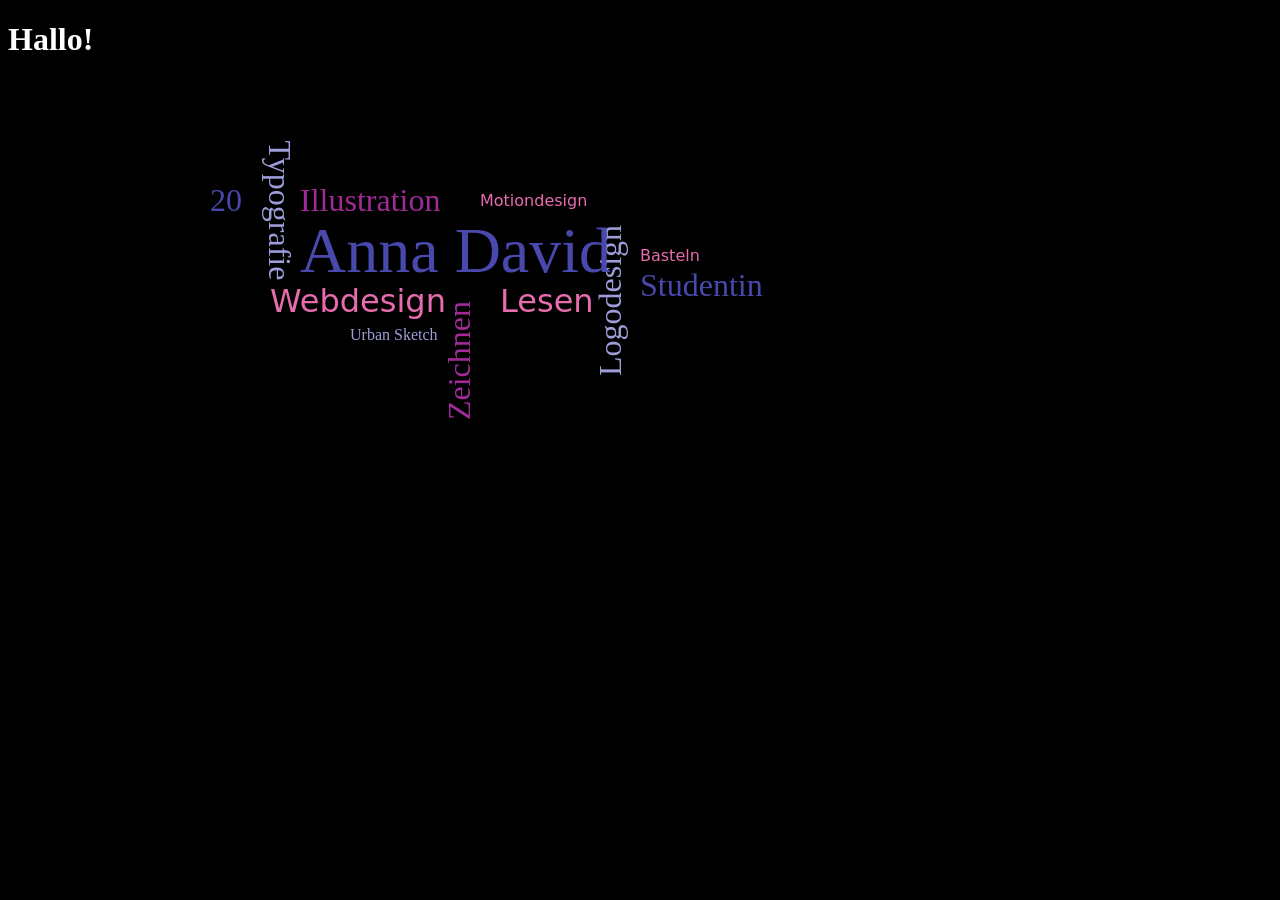
==== index.html @ 6a9d0fd5 "Update and rename Übung_tagcloud.html to index.html" ====
<!doctype html>
<html>
<head>
<meta charset="utf-8">
<title>index</title>
	<link rel="stylesheet" href="style.css">
</head>

<body>
	<h1>Hallo!
	</h1>
	<p class="c3 fs2 rot1" id="w2">Typografie</p>
	<p class="c3 fs2 rot2" id="w5">Logodesign</p>
	<p class="c1 fs2 ff2" id="w3">Webdesign</p>
	<p class="c1 fs2 ff2" id="w10">Lesen</p>
	<p class="c1 fs1 ff2" id="w6">Basteln</p>
	<p class="c1 fs1 ff2" id="w11">Motiondesign</p>
	<p class="c2 fs3 ff1" id="w1">Anna David</p>
	<p class="c4 fs2" id="w4">Illustration</p>
	<p class="c3 fs1" id="w12">Urban Sketch</p>
	<p class="c4 fs2 rot3" id="w9">Zeichnen</p>
	<p class="c2 fs2" id="w7">Studentin</p>
	<p class="c2 fs2" id="w8">20</p>

</body>
</html>
---- style.css ----
@charset "utf-8";
body {
  background-color: black;
  color: white;
}

p {
    list-style: none; 
    position: absolute;}
.c1 {
    color: #E76CAD; }
.c2 {
    color: #4848AD;}
.c3 {
	color: #9D9DD9;}
.c4 {
	color: #A02B97;}
.fs1 {
    font-size: 1em;
}
.fs2 {
    font-size: 2em;
}
.fs3 {
    font-size: 4em;
}
.ff1 {font-family:Impact, Haettenschweiler, "Franklin Gothic Bold", "Arial Black", "sans-serif"}
.ff2 {font-family:"Lucida Grande", "Lucida Sans Unicode", "Lucida Sans", "DejaVu Sans", Verdana, "sans-serif"}

.rot1 {transform: rotate(90deg);}
.rot2 {transform: rotate(270deg);}
.rot3 {transform: rotate(270deg);}

#w1 {top: 150px; left: 300px;}
#w2 {top: 160px; left: 210px;}
#w3 {top: 250px; left: 270px;}
#w4 {top: 150px; left: 300px;}
#w5 {top: 250px; left: 535px;}
#w6 {top: 230px; left: 640px;}
#w7 {top: 235px; left: 640px;}
#w8 {top: 150px; left: 210px;}
#w9 {top: 310px; left: 400px;}
#w10 {top: 250px; left: 500px;}
#w11 {top: 175px; left: 480px;}
#w12 {top: 310px; left: 350px;}
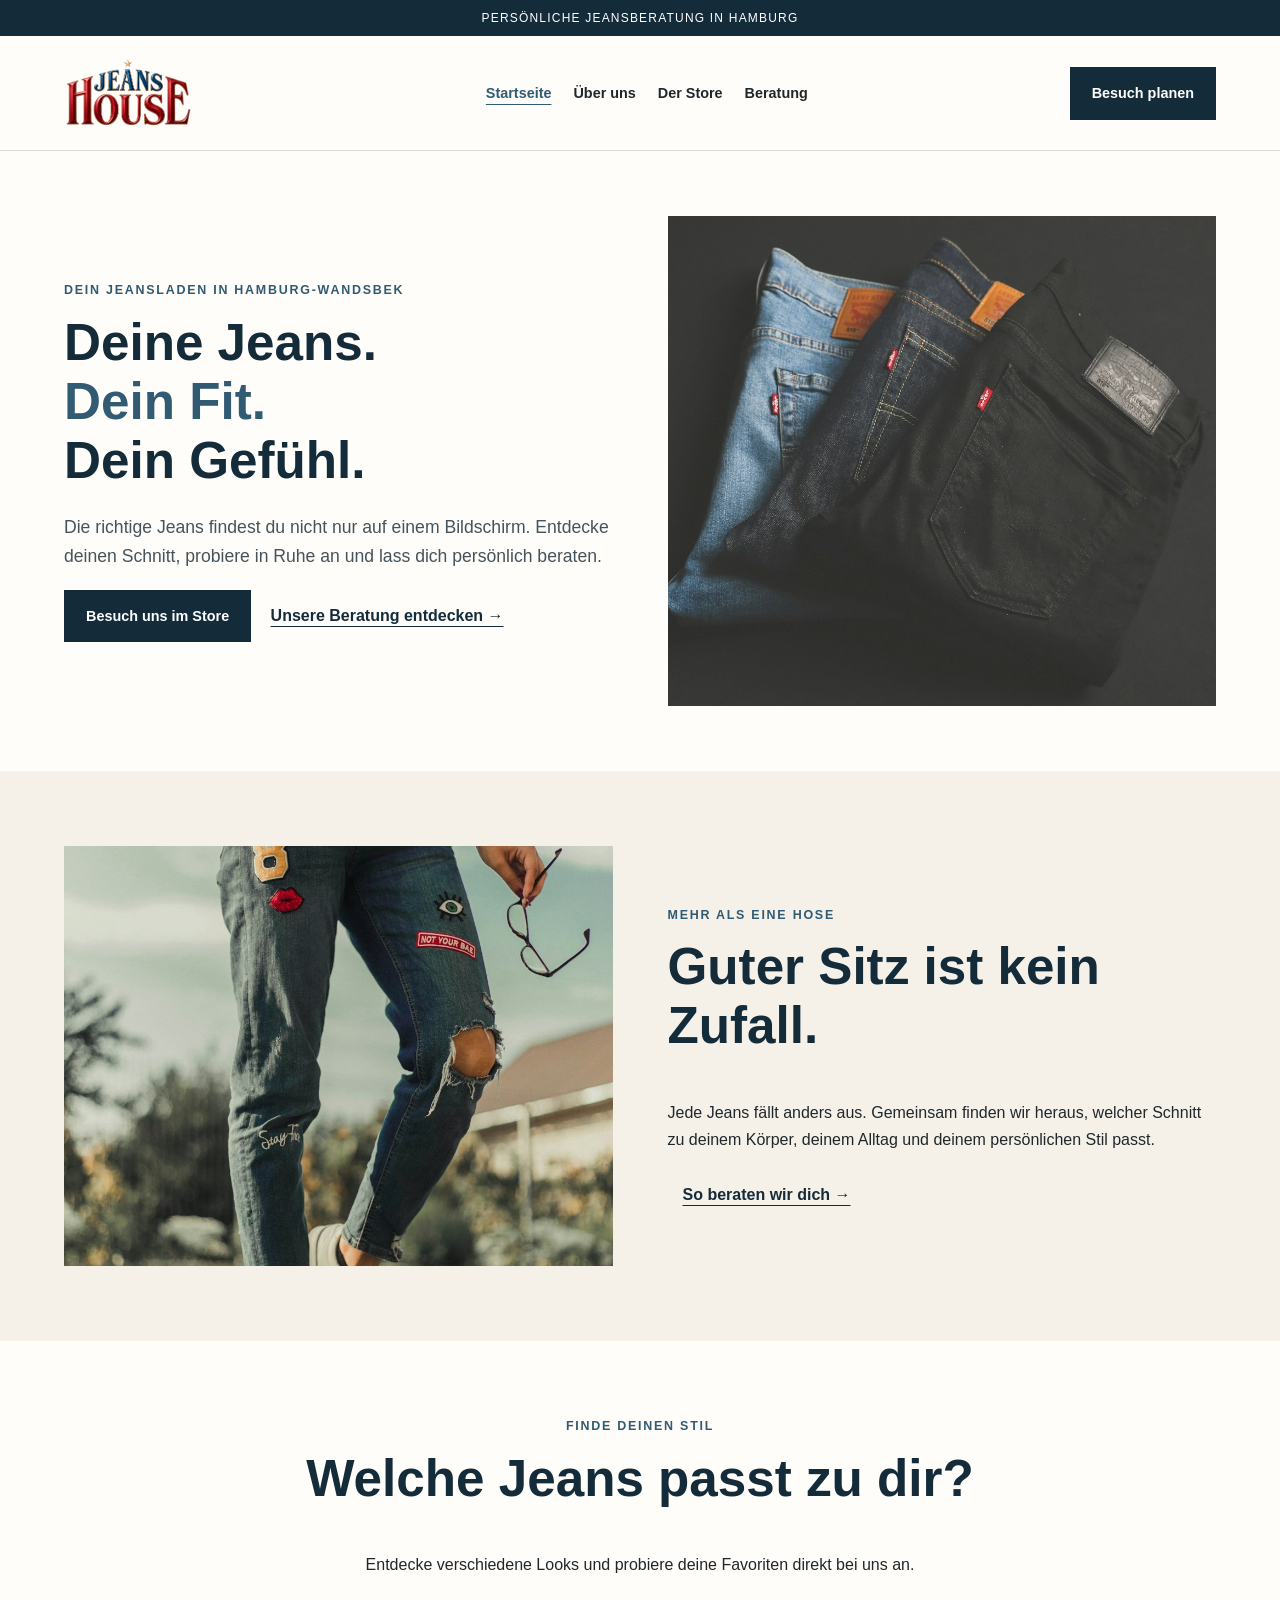
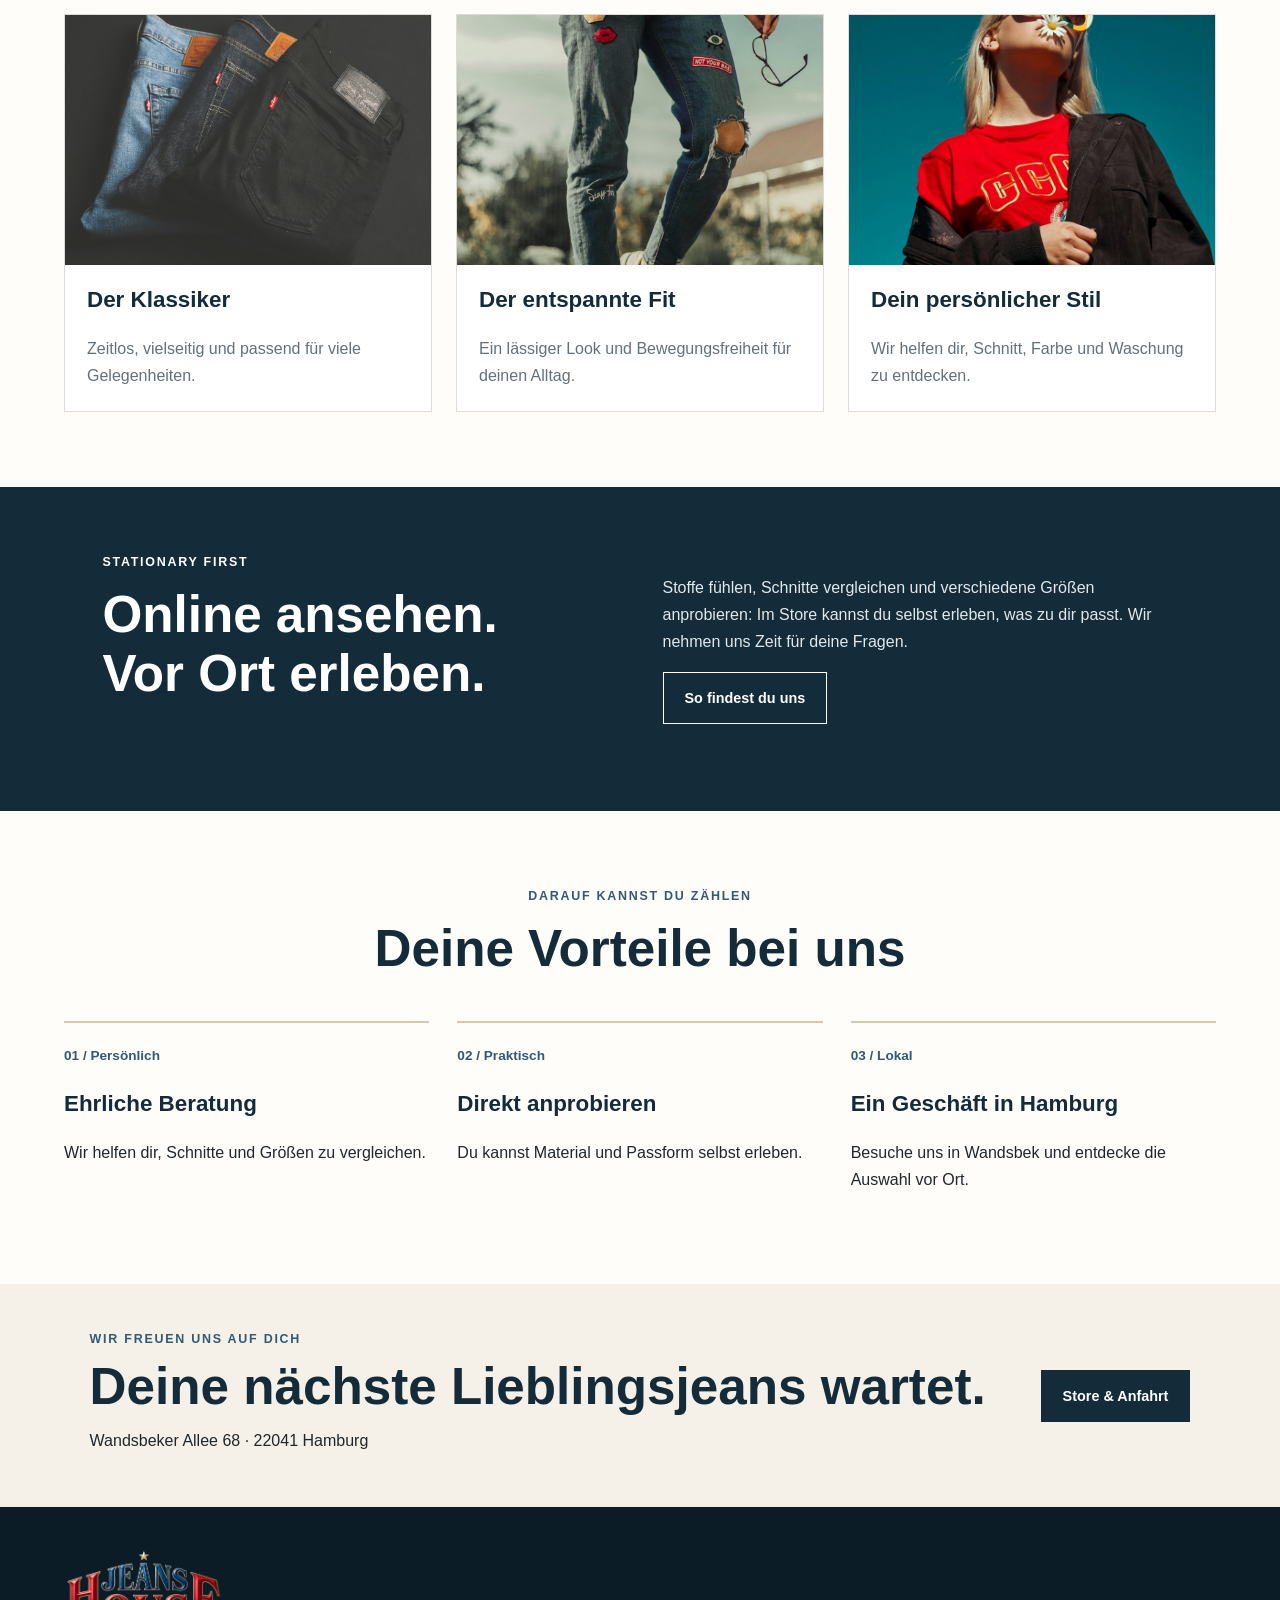
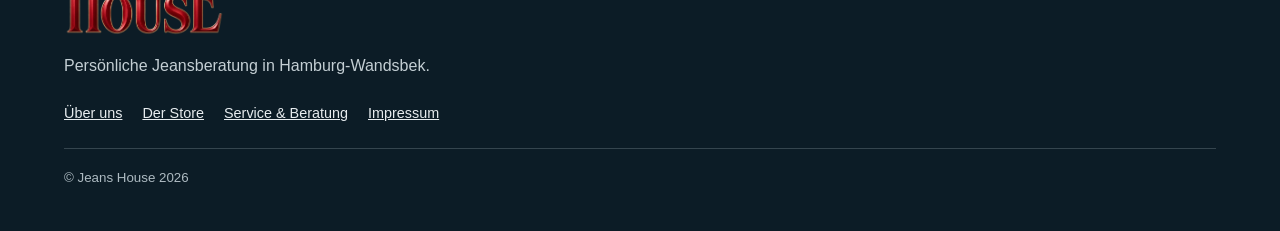
==== commit 8bf6b27a: "Add files via upload" ====
--- a/index.html
+++ b/index.html
@@ -1,26 +1,169 @@
-<!doctype html>
-<html>
+<!DOCTYPE html>
+<html lang="de">
 <head>
-<meta charset="utf-8">
-<title>index</title>
-	<link rel="stylesheet" href="style.css">
+  <meta charset="UTF-8">
+  <meta name="viewport" content="width=device-width, initial-scale=1.0">
+  <meta name="description" content="Entdecke deine perfekte Jeans bei Hamburg Jeans mit persönlicher Beratung vor Ort.">
+  <title>Hamburg Jeans – Deine Jeans. Dein Fit.</title>
+  <link rel="stylesheet" href="css/style.css">
 </head>
+<body>
 
-<body>
-	<h1>Hallo!
-	</h1>
-	<p class="c3 fs2 rot1" id="w2">Typografie</p>
-	<p class="c3 fs2 rot2" id="w5">Logodesign</p>
-	<p class="c1 fs2 ff2" id="w3">Webdesign</p>
-	<p class="c1 fs2 ff2" id="w10">Lesen</p>
-	<p class="c1 fs1 ff2" id="w6">Basteln</p>
-	<p class="c1 fs1 ff2" id="w11">Motiondesign</p>
-	<p class="c2 fs3 ff1" id="w1">Anna David</p>
-	<p class="c4 fs2" id="w4">Illustration</p>
-	<p class="c3 fs1" id="w12">Urban Sketch</p>
-	<p class="c4 fs2 rot3" id="w9">Zeichnen</p>
-	<p class="c2 fs2" id="w7">Studentin</p>
-	<p class="c2 fs2" id="w8">20</p>
+<div class="topbar">PERSÖNLICHE JEANSBERATUNG IN HAMBURG</div>
+
+<header class="site-header">
+  <a href="index.html" class="logo">
+  <img src="images/logo.png" alt="Hamburg Jeans"></a>
+  <nav aria-label="Hauptnavigation">
+    <a href="index.html" aria-current="page">Startseite</a>
+    <a href="ueber-uns.html">Über uns</a>
+    <a href="store.html">Der Store</a>
+    <a href="beratung.html">Beratung</a>
+  </nav>
+  <a class="button" href="store.html">Besuch planen</a>
+</header>
+
+<main>
+  <section class="hero">
+    <div class="hero-text">
+      <p class="eyebrow">Dein Jeansladen in Hamburg-Wandsbek</p>
+      <h1>Deine Jeans.<br><span>Dein Fit.</span><br>Dein Gefühl.</h1>
+      <p class="lead">
+        Die richtige Jeans findest du nicht nur auf einem Bildschirm.
+        Entdecke deinen Schnitt, probiere in Ruhe an und lass dich
+        persönlich beraten.
+      </p>
+      <a class="button" href="store.html">Besuch uns im Store</a>
+      <a class="text-button" href="beratung.html">Unsere Beratung entdecken →</a>
+    </div>
+    <div class="hero-image">
+      <img
+        src="images/3jeans.png"
+        alt="Blaue Jeans aus Denim">
+    </div>
+  </section>
+
+  <section class="section section-light">
+    <div class="two-columns reverse">
+      <div>
+        <p class="eyebrow">Mehr als eine Hose</p>
+        <h2>Guter Sitz ist kein Zufall.</h2>
+        <p>
+          Jede Jeans fällt anders aus. Gemeinsam finden wir heraus,
+          welcher Schnitt zu deinem Körper, deinem Alltag und deinem
+          persönlichen Stil passt.
+        </p>
+        <a class="text-button" href="beratung.html">So beraten wir dich →</a>
+      </div>
+      <img
+        class="section-image"
+        src="images/jeansmitzeichen.png"
+        alt="Jeansmode als Inspiration">
+    </div>
+  </section>
+
+  <section class="section">
+    <div class="section-heading">
+      <p class="eyebrow">Finde deinen Stil</p>
+      <h2>Welche Jeans passt zu dir?</h2>
+      <p>Entdecke verschiedene Looks und probiere deine Favoriten direkt bei uns an.</p>
+    </div>
+
+    <div class="cards">
+      <article class="card">
+        <img
+          src="images/3jeans.png"
+          alt="Klassischer Denim-Look">
+        <div class="card-content">
+          <h3>Der Klassiker</h3>
+          <p>Zeitlos, vielseitig und passend für viele Gelegenheiten.</p>
+        </div>
+      </article>
+
+      <article class="card">
+        <img
+          src="images/jeansmitzeichen.png"
+          alt="Lässiger Jeans-Look">
+        <div class="card-content">
+          <h3>Der entspannte Fit</h3>
+          <p>Ein lässiger Look und Bewegungsfreiheit für deinen Alltag.</p>
+        </div>
+      </article>
+
+      <article class="card">
+        <img
+          src="images/fraumitblume.png"
+          alt="Modische Inspiration für dein Outfit">
+        <div class="card-content">
+          <h3>Dein persönlicher Stil</h3>
+          <p>Wir helfen dir, Schnitt, Farbe und Waschung zu entdecken.</p>
+        </div>
+      </article>
+    </div>
+  </section>
+
+  <section class="dark-section">
+    <div>
+      <p class="eyebrow">Stationary first</p>
+      <h2>Online ansehen.<br>Vor Ort erleben.</h2>
+    </div>
+    <div>
+      <p>
+        Stoffe fühlen, Schnitte vergleichen und verschiedene Größen
+        anprobieren: Im Store kannst du selbst erleben, was zu dir passt.
+        Wir nehmen uns Zeit für deine Fragen.
+      </p>
+      <a class="button button-outline" href="store.html">So findest du uns</a>
+    </div>
+  </section>
+
+  <section class="section">
+    <div class="section-heading">
+      <p class="eyebrow">Darauf kannst du zählen</p>
+      <h2>Deine Vorteile bei uns</h2>
+    </div>
+    <div class="benefits">
+      <article>
+        <span>01 / Persönlich</span>
+        <h3>Ehrliche Beratung</h3>
+        <p>Wir helfen dir, Schnitte und Größen zu vergleichen.</p>
+      </article>
+      <article>
+        <span>02 / Praktisch</span>
+        <h3>Direkt anprobieren</h3>
+        <p>Du kannst Material und Passform selbst erleben.</p>
+      </article>
+      <article>
+        <span>03 / Lokal</span>
+        <h3>Ein Geschäft in Hamburg</h3>
+        <p>Besuche uns in Wandsbek und entdecke die Auswahl vor Ort.</p>
+      </article>
+    </div>
+  </section>
+
+  <section class="visit-banner">
+    <div>
+      <p class="eyebrow">Wir freuen uns auf dich</p>
+      <h2>Deine nächste Lieblingsjeans wartet.</h2>
+      <p>Wandsbeker Allee 68 · 22041 Hamburg</p>
+    </div>
+    <a class="button" href="store.html">Store &amp; Anfahrt</a>
+  </section>
+</main>
+
+<footer class="footer"> 
+<a class="logo logo-light" href="index.html">
+  <img src="images/logo.png" alt="Hamburg Jeans">
+</a>
+  <p>Persönliche Jeansberatung in Hamburg-Wandsbek.</p>
+  <div class="footer-links">
+    <a href="ueber-uns.html">Über uns</a>
+    <a href="store.html">Der Store</a>
+    <a href="beratung.html">Service &amp; Beratung</a>
+	<a href="store.html">Impressum</a>
+  </div>
+  <small>© Jeans House 2026</small>
+</footer>
 
 </body>
-</html>
+</html>
--- a/css/style.css
+++ b/css/style.css
@@ -0,0 +1,532 @@
+/* =========================
+   1. GRUNDLAGEN UND FARBEN
+   ========================= */
+
+:root 
+{
+  --navy: #142b3a;
+  --blue: #315a73;
+  --cream: #f5f1e9;
+  --white: #fffdf9;
+  --sand: #d8c8ae;
+  --text: #20272b;
+  --muted: #647078;
+  --line: #dedbd4;
+  --red: #ff0055;
+}
+
+@import url('https://fonts.googleapis.com/css2?family=Lato:wght@400;700&family=Oswald:wght@400;500;600;700&display=swap');
+
+* {
+  box-sizing: border-box;
+}
+
+html {
+  scroll-behavior: smooth;
+}
+
+body {
+  margin: 0;
+  background: var(--white);
+  color: var(--text);
+  font-family: 'Lato', sans-serif;
+  /*font-family: Arial, Helvetica, sans-serif;*/
+  line-height: 1.7;
+}
+
+img {
+  display: block;
+  width: 100%;
+  height: auto;
+}
+
+a {
+  color: inherit;
+}
+
+a:focus-visible {
+  outline: 3px solid #b27a36;
+  outline-offset: 4px;
+}
+
+h1,
+h2,
+h3 {
+  color: var(--navy);
+  font-family: "Arial Narrow", Arial, sans-serif;
+  line-height: 1.15;
+}
+
+h1,
+h2,
+h3,
+.logo {
+  font-family: 'Oswald', sans-serif;
+}
+
+h1 {
+  margin: 0 0 22px;
+  font-size: clamp(2rem, 4vw, 3.5rem);}
+
+h2 {
+  margin-top: 0;
+  font-size: clamp(2rem, 4vw, 3.2rem);
+}
+
+h3 {
+  font-size: 1.4rem;
+}
+
+p {
+  margin-top: 0;
+}
+
+.eyebrow {
+  color: var(--blue);
+  font-size: 0.78rem;
+  font-weight: bold;
+  letter-spacing: 0.14em;
+  text-transform: uppercase;
+}
+
+.lead {
+  max-width: 600px;
+  color: #46535a;
+  font-size: 1.1rem;
+}
+
+/* =========================
+   2. KOPFZEILE UND NAVIGATION
+   ========================= */
+
+.topbar {
+  padding: 8px 15px;
+  background: var(--navy);
+  color: white;
+  text-align: center;
+  font-size: 0.75rem;
+  letter-spacing: 0.1em;
+}
+
+.site-header {
+  display: flex;
+  align-items: center;
+  justify-content: space-between;
+  gap: 24px;
+  padding: 22px 5%;
+  border-bottom: 1px solid var(--line);
+  background: var(--white);
+}
+
+.logo {
+  color: var(--navy);
+  font-size: 1.55rem;
+  font-weight: 800;
+  letter-spacing: 0.04em;
+  line-height: 1.2;
+  text-decoration: none;
+  white-space: nowrap;
+}
+
+.logo span {
+  display: block;
+  margin-top: 5px;
+  font-size: 0.65rem;
+  font-weight: normal;
+  letter-spacing: 0.15em;
+}
+
+.site-header nav {
+  display: flex;
+  flex-wrap: wrap;
+  align-items: center;
+  gap: 22px;
+}
+
+.site-header nav a {
+  font-size: 0.9rem;
+  font-weight: bold;
+  text-decoration: none;
+}
+
+.site-header nav a:hover,
+.site-header nav a[aria-current="page"] {
+  color: var(--blue);
+  text-decoration: underline;
+  text-underline-offset: 6px;
+}
+
+/* =========================
+   3. BUTTONS UND LINKS
+   ========================= */
+
+.button {
+  display: inline-block;
+  padding: 13px 21px;
+  border: 1px solid var(--navy);
+  background: var(--navy);
+  color: white;
+  font-size: 0.9rem;
+  font-weight: bold;
+  text-align: center;
+  text-decoration: none;
+  transition: background 0.2s ease;
+}
+
+.button:hover {
+  background: var(--blue);
+}
+
+.text-button {
+  display: inline-block;
+  margin: 12px 0 0 15px;
+  color: var(--navy);
+  font-weight: bold;
+  text-underline-offset: 5px;
+}
+
+.button-outline {
+  border-color: white;
+  background: transparent;
+  color: white;
+}
+
+.button-outline:hover {
+  background: white;
+  color: var(--navy);
+}
+
+/* =========================
+   4. STARTSEITEN-HERO
+   ========================= */
+
+.hero {
+  display: grid;
+  grid-template-columns: 1fr 1fr;
+  align-items: center;
+  gap: 55px;
+  padding: 65px 5%;
+}
+
+.hero-text h1 span {
+  color: var(--blue);
+}
+
+.hero-image img {
+  height: 490px;
+  object-fit: cover;
+}
+
+/* =========================
+   5. ALLGEMEINE SEKTIONEN
+   ========================= */
+
+.section {
+  padding: 75px 5%;
+}
+
+.section-light {
+  background: var(--cream);
+}
+
+.two-columns {
+  display: grid;
+  grid-template-columns: 1fr 1fr;
+  align-items: center;
+  gap: 55px;
+  max-width: 1180px;
+  margin: 0 auto;
+}
+
+.section-image {
+  height: 420px;
+  object-fit: cover;
+}
+
+.section-heading {
+  max-width: 720px;
+  margin: 0 auto 35px;
+  text-align: center;
+}
+
+/* =========================
+   6. KARTEN UND VORTEILE
+   ========================= */
+
+.cards {
+  display: grid;
+  grid-template-columns: repeat(3, 1fr);
+  gap: 24px;
+  max-width: 1180px;
+  margin: 0 auto;
+}
+
+.card {
+  overflow: hidden;
+  border: 1px solid var(--line);
+  background: white;
+}
+
+.card img {
+  height: 250px;
+  object-fit: cover;
+}
+
+.card-content {
+  padding: 22px;
+}
+
+.card-content h3 {
+  margin-top: 0;
+}
+
+.card-content p {
+  margin-bottom: 0;
+  color: var(--muted);
+}
+
+.benefits {
+  display: grid;
+  grid-template-columns: repeat(3, 1fr);
+  gap: 28px;
+  max-width: 1180px;
+  margin: 0 auto;
+}
+
+.benefits article {
+  padding-top: 18px;
+  border-top: 2px solid var(--sand);
+}
+
+.benefits article span {
+  color: var(--blue);
+  font-size: 0.85rem;
+  font-weight: bold;
+}
+
+/* =========================
+   7. DUNKLER ABSCHNITT
+   ========================= */
+
+.dark-section {
+  display: grid;
+  grid-template-columns: 1fr 1fr;
+  align-items: center;
+  gap: 45px;
+  padding: 65px 8%;
+  background: var(--navy);
+  color: white;
+}
+
+.dark-section h2,
+.dark-section .eyebrow {
+  color: white;
+}
+
+.dark-section p {
+  color: #e2e8eb;
+}
+
+/* =========================
+   8. UNTERSEITEN UND STORE
+   ========================= */
+
+.page-hero {
+  display: grid;
+  grid-template-columns: 1fr 0.9fr;
+  align-items: center;
+  gap: 50px;
+  padding: 65px 5%;
+  background: var(--cream);
+}
+
+.page-hero img {
+  height: 350px;
+  object-fit: cover;
+}
+
+.info-box {
+  padding: 30px;
+  background: var(--cream);
+}
+
+.small-text {
+  color: var(--muted);
+  font-size: 0.85rem;
+}
+
+.faq-grid {
+  display: grid;
+  grid-template-columns: 1fr 1fr;
+  gap: 20px;
+  max-width: 1180px;
+  margin: 0 auto;
+}
+
+.faq-card {
+  padding: 24px;
+  border: 1px solid var(--line);
+  background: white;
+}
+
+/* =========================
+   9. BESUCHS-BANNER
+   ========================= */
+
+.visit-banner {
+  display: flex;
+  align-items: center;
+  justify-content: space-between;
+  gap: 30px;
+  margin: 0;
+  padding: 45px 7%;
+  background: var(--cream);
+}
+
+.visit-banner h2 {
+  margin-bottom: 10px;
+}
+
+.visit-banner p {
+  margin-bottom: 8px;
+}
+
+/* =========================
+   10. FOOTER
+   ========================= */
+
+.footer {
+  padding: 42px 5%;
+  background: #0c1c26;
+  color: #e7ecef;
+}
+
+.logo-light {
+  color: white;
+}
+
+.footer p {
+  margin-top: 15px;
+  color: #c4cfd4;
+}
+
+.footer-links {
+  display: flex;
+  flex-wrap: wrap;
+  gap: 20px;
+  margin: 22px 0;
+}
+
+.footer-links a {
+  color: #e7ecef;
+  font-size: 0.9rem;
+}
+
+.footer small {
+  display: block;
+  padding-top: 18px;
+  border-top: 1px solid #35454e;
+  color: #aebbc2;
+}
+
+/* =========================
+   11. RESPONSIVE DESIGN
+   ========================= */
+
+@media (max-width: 950px) {
+  .site-header {
+    align-items: flex-start;
+    flex-direction: column;
+  }
+
+  .hero,
+  .page-hero,
+  .two-columns,
+  .dark-section {
+    grid-template-columns: 1fr;
+  }
+
+  .hero {
+    gap: 30px;
+  }
+
+  .hero-image img {
+    height: 380px;
+  }
+
+  .cards {
+    grid-template-columns: repeat(2, 1fr);
+  }
+
+  .benefits {
+    grid-template-columns: 1fr;
+  }
+
+  .visit-banner {
+    align-items: flex-start;
+    flex-direction: column;
+  }
+}
+
+@media (max-width: 600px) {
+  .site-header {
+    padding: 20px 5%;
+  }
+
+  .site-header nav {
+    gap: 12px 16px;
+  }
+
+  .site-header nav a {
+    font-size: 0.82rem;
+  }
+
+  .hero,
+  .section,
+  .page-hero {
+    padding: 42px 5%;
+  }
+
+  .hero-image img,
+  .section-image,
+  .page-hero img {
+    height: 290px;
+  }
+
+  .cards,
+  .faq-grid {
+    grid-template-columns: 1fr;
+  }
+
+  .card img {
+    height: 230px;
+  }
+
+  .dark-section {
+    gap: 15px;
+    padding: 45px 5%;
+  }
+
+  .visit-banner {
+    padding: 35px 5%;
+  }
+
+  .text-button {
+    margin-left: 0;
+  }
+}
+
+.logo img {
+  display: block;
+  width: 160px;
+  max-width: 80%;
+  height: auto;
+}
+
+.two-columns.reverse {
+  direction: rtl;
+}
+
+.two-columns.reverse > * {
+  direction: ltr;
+}
